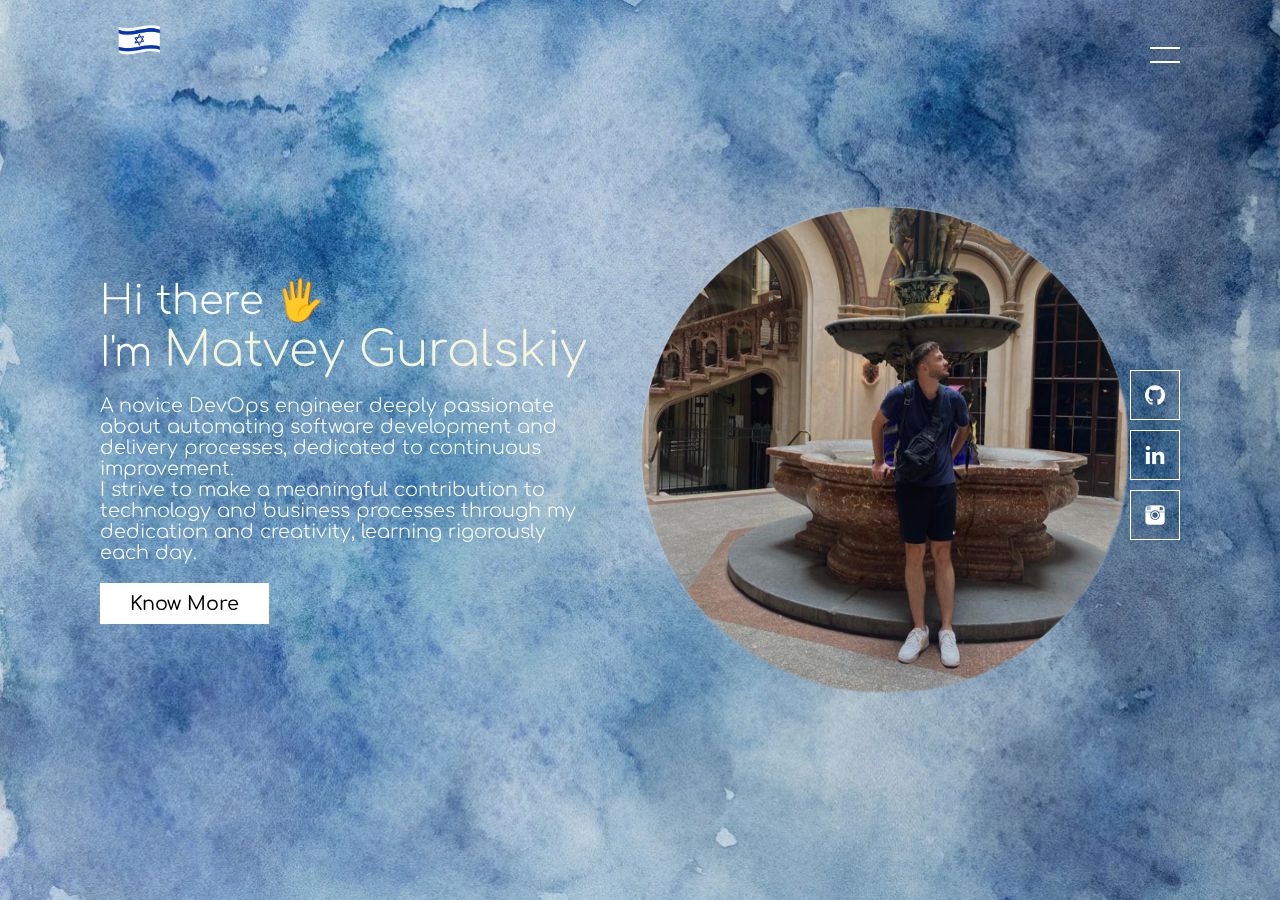
==== index.html @ bc456f36 "Make Big changes in Design of Website" ====
<!DOCTYPE html>
<html lang="en">

<head>
    <meta charset="UTF-8">
    <meta name="viewport" content="width=device-width, initial-scale=1.0">
    <title>Matvey Guralskiy Portfolio</title>
    <link rel="stylesheet" href="../CSS/main.css">
</head>

<body>
    <section class="banner" id="sec">
        <header>
            <a href="#" class="logo"><img src="../Images/israel.png" alt="israel"></a>
            <div id="toggle" onclick="toggle()"></div>
        </header>
        <div class="content">
            <h2>Hi there 🖐 <br> I'm <span>Matvey Guralskiy</span></h2>
            <br>
            <p>
                A novice DevOps engineer deeply passionate about automating software development and delivery processes,
                dedicated to continuous improvement.<br>
                I strive to make a meaningful contribution to technology and business processes through my dedication
                and creativity, learning rigorously each day.
            </p>
            <a href="#" id="know">Know More</a>
        </div>
        <img class="my_photo" src="../Images/my_photo.png" alt="my_photo">
        <ul class="sci">
            <li><a href="https://github.com/MatveyGuralskiy" target="_blank"><img src="../Images/github.png"
                        alt="github"></a></li>
            <li><a href="https://www.linkedin.com" target="_blank"><img src="../Images/linkedin.png" alt="linkedin"></a>
            </li>
            <li><a href="https://www.instagram.com/matvey_guralskiy/" target="_blank"><img src="../Images/instagram.png"
                        alt="instagram"></a></li>
        </ul>
    </section>

    <div id="navigation">
        <ul>
            <li><a href="#">Home</a></li>
            <li><a href="#">About</a></li>
            <li><a href="Html/repositories.html">Projects</a></li>
            <li><a href="#">Portfolio</a></li>
            <li><a href="mailto:mathewguralskiy@gmail.com">Contact</a></li>
        </ul>
    </div>
    <script src="../JavaScript/main.js"></script>
</body>

</html>
---- CSS/main.css ----
@import url('https://fonts.googleapis.com/css2?family=Comfortaa:wght@300..700&display=swap');

* {
    margin: 0;
    padding: 0;
    box-sizing: border-box;
    font-family: 'Comfortaa', sans-serif;
    font-weight: 300;
}

header {
    position: absolute;
    top: 0;
    left: 0;
    width: 100%;
    display: flex;
    justify-content: space-between;
    padding: 40px 100px;
    z-index: 10000;
    transition: 0.6s;
}

.logo img {
    position: relative;
    height: 80px;
    transition: 0.6s;
    position: absolute;
    bottom: 30px;
}

#toggle {
    position: relative;
    width: 30px;
    height: 30px;
    cursor: pointer;
}

#toggle:before {
    content: '';
    position: absolute;
    top: 7px;
    width: 100%;
    height: 2px;
    background-color: white;
}

#toggle:after {
    content: '';
    position: absolute;
    bottom: 7px;
    width: 100%;
    height: 2px;
    background-color: white;
}

.banner {
    position: relative;
    width: 100%;
    min-height: 100vh;
    padding: 100px;
    background: url(../Background/Background.webp);
    background-size: cover;
    display: flex;
    align-items: center;
    transition: 0.5s;
    z-index: 2;
}

.banner.active {
    transform: translateX(-400px);
}

.banner.active #toggle:before {
    top: 50%;
    left: 50%;
    transform: translate(-50%, -50%) rotate(45deg);
}

.banner.active #toggle:after {
    top: 50%;
    left: 50%;
    transform: translate(-50%, -50%) rotate(-45deg);
}

#navigation {
    position: fixed;
    top: 0;
    right: 0px;
    width: 400px;
    height: 100vh;
    background: beige;
    z-index: 1;
    display: grid;
    place-items: center;
    transition: 0.5s;
}

#navigation ul {
    position: relative;
    display: flex;
    flex-direction: column;
}

#navigation ul li {
    list-style: none;
}

#navigation ul li a {
    color: black;
    text-decoration: none;
    display: inline-block;
    font-size: 2em;
    margin: 10px;
    font-weight: 500;
    text-transform: uppercase;
}

#navigation ul li:hover {
    background-color: rgb(46, 135, 161);
}

.content a:hover {
    background-color: rgba(255, 255, 255, 0.50);
}

.content {
    max-width: 600px;
}

.content h2 {
    color: white;
    font-size: 2.5em;
}

.content h2 span {
    color: beige;
    font-size: 1.2em;
}

.content p {
    font-size: 1.2em;
    color: white;
    font-weight: 300;
}

.content a {
    position: relative;
    display: inline-block;
    margin-top: 20px;
    background: white;
    color: black;
    padding: 10px 30px;
    text-decoration: none;
    font-size: 1.2em;
    font-weight: 500;
}

.sci {
    position: absolute;
    display: flex;
    flex-direction: column;
    right: 100px;
}

.sci li {
    list-style: none;
}

.sci li a {
    position: relative;
    display: grid;
    place-items: center;
    width: 50px;
    height: 50px;
    text-decoration: none;
    border: 1px solid white;
    margin: 10px 0 0;
}

.sci li a:hover {
    background-color: white;
}

.sci li a img {
    max-width: 20px;
    filter: invert(1);
}

.sci li a img:hover {
    mix-blend-mode: difference;
}

.my_photo {
    height: 500px;
    width: 500px;
    object-fit: cover;
    margin: 40px;
}

@media (max-width: 767px) {
    header {
        padding: 20px 50px;
    }

    .logo img {
        bottom: 0px;
    }

    .banner {
        padding: 100px 50px 150px;
    }

    .banner h2 {
        font-size: 1.8em;
    }

    .banner .content p,
    .banner .content a {
        font-size: 1.2em;
    }

    .banner.active {
        transform: translateX(-250px);
    }

    #navigation {
        width: 250px;
    }

    #navigation ul li a {
        font-size: 1.5em;
        margin: 5px 50;
    }

    .sci {
        position: absolute;
        bottom: 400px;
        right: initial;
        flex-direction: row;
    }

    .sci li a {
        margin: initial;
        margin-right: 10px;
    }

    .my_photo {
        position: absolute;
        height: 350px;
        width: 350px;
        top: 70px;
    }
}
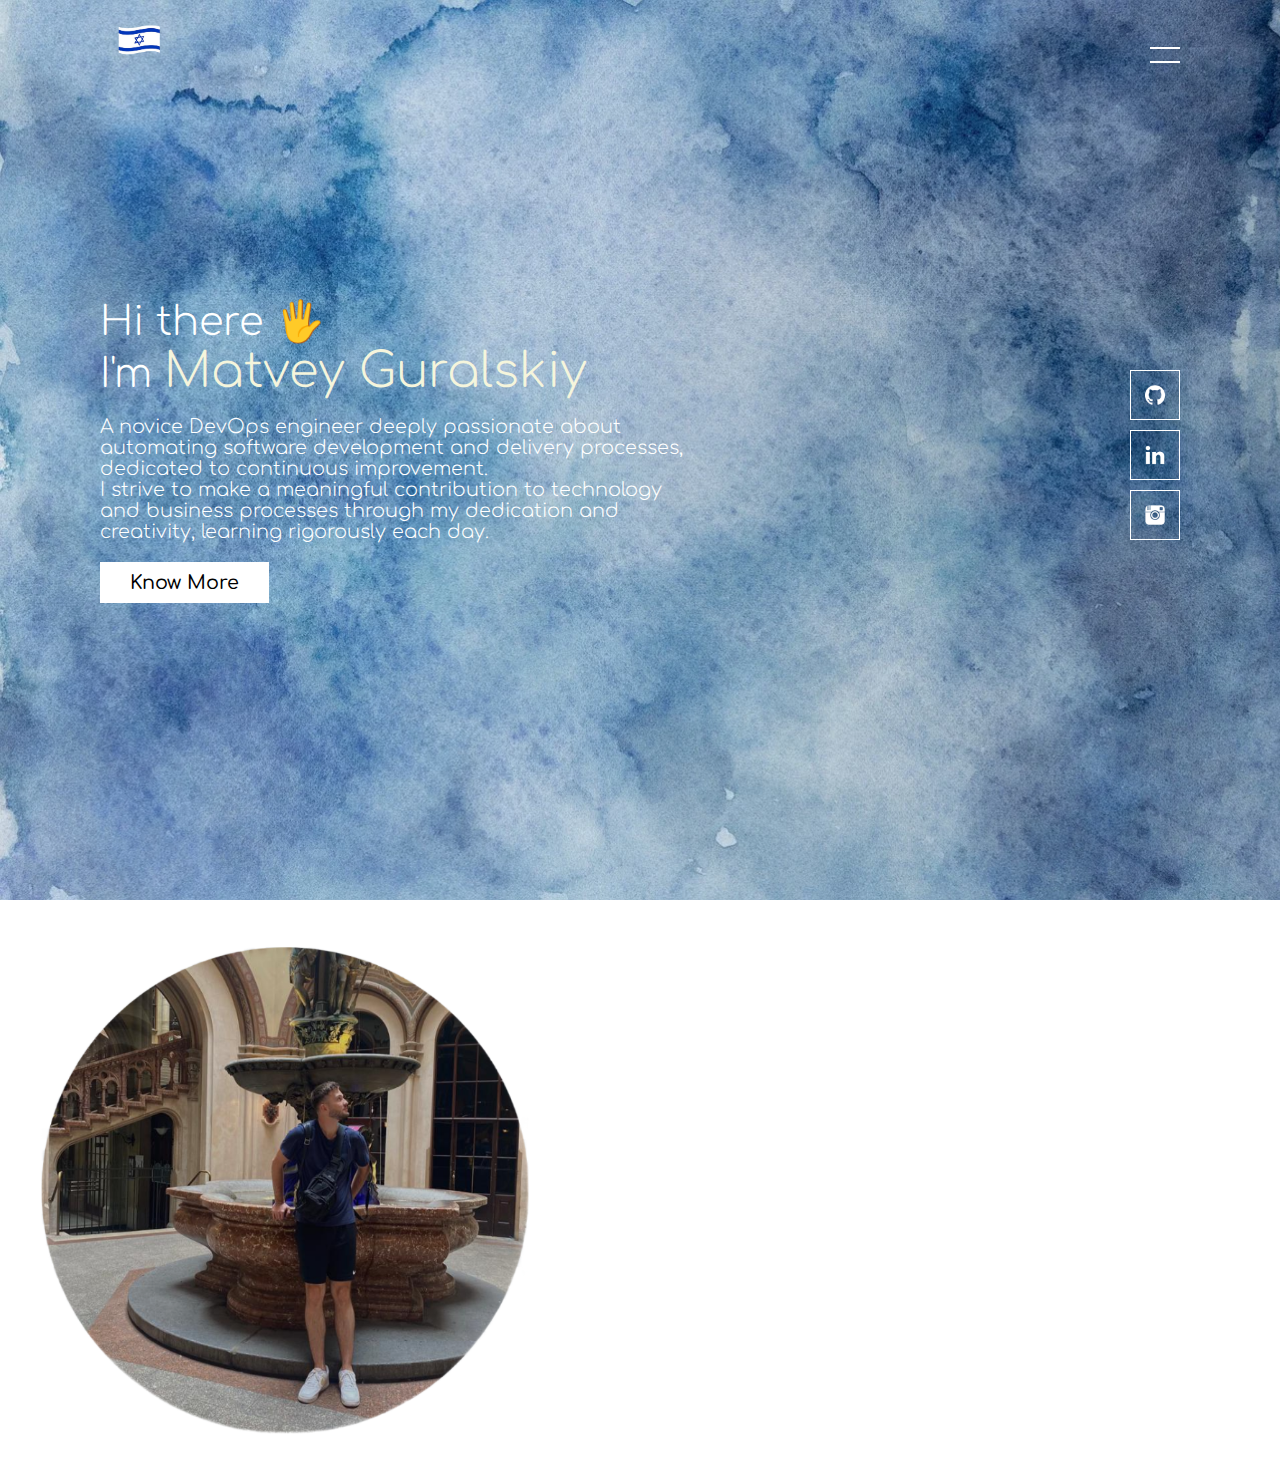
==== commit 5d5c6a8f: "Edit the size of image another one" ====
--- a/index.html
+++ b/index.html
@@ -25,7 +25,7 @@
             </p>
             <a href="#" id="know">Know More</a>
         </div>
-        <img class="my_photo" src="../Images/my_photo.png" alt="my_photo">
+
         <ul class="sci">
             <li><a href="https://github.com/MatveyGuralskiy" target="_blank"><img src="../Images/github.png"
                         alt="github"></a></li>
@@ -46,6 +46,7 @@
         </ul>
     </div>
     <script src="../JavaScript/main.js"></script>
+    <img class="my_photo" src="../Images/my_photo.png" alt="my_photo">
 </body>
 
 </html>--- a/CSS/main.css
+++ b/CSS/main.css
@@ -234,7 +234,7 @@
 
     .sci {
         position: absolute;
-        bottom: 400px;
+        bottom: 100px;
         right: initial;
         flex-direction: row;
     }
@@ -245,9 +245,12 @@
     }
 
     .my_photo {
-        position: absolute;
-        height: 350px;
+        position: fixed;
+        bottom: 0;
+        left: 50%;
+        transform: translateX(-50%);
         width: 350px;
-        top: 70px;
+        height: auto;
+        margin-bottom: 20px;
     }
 }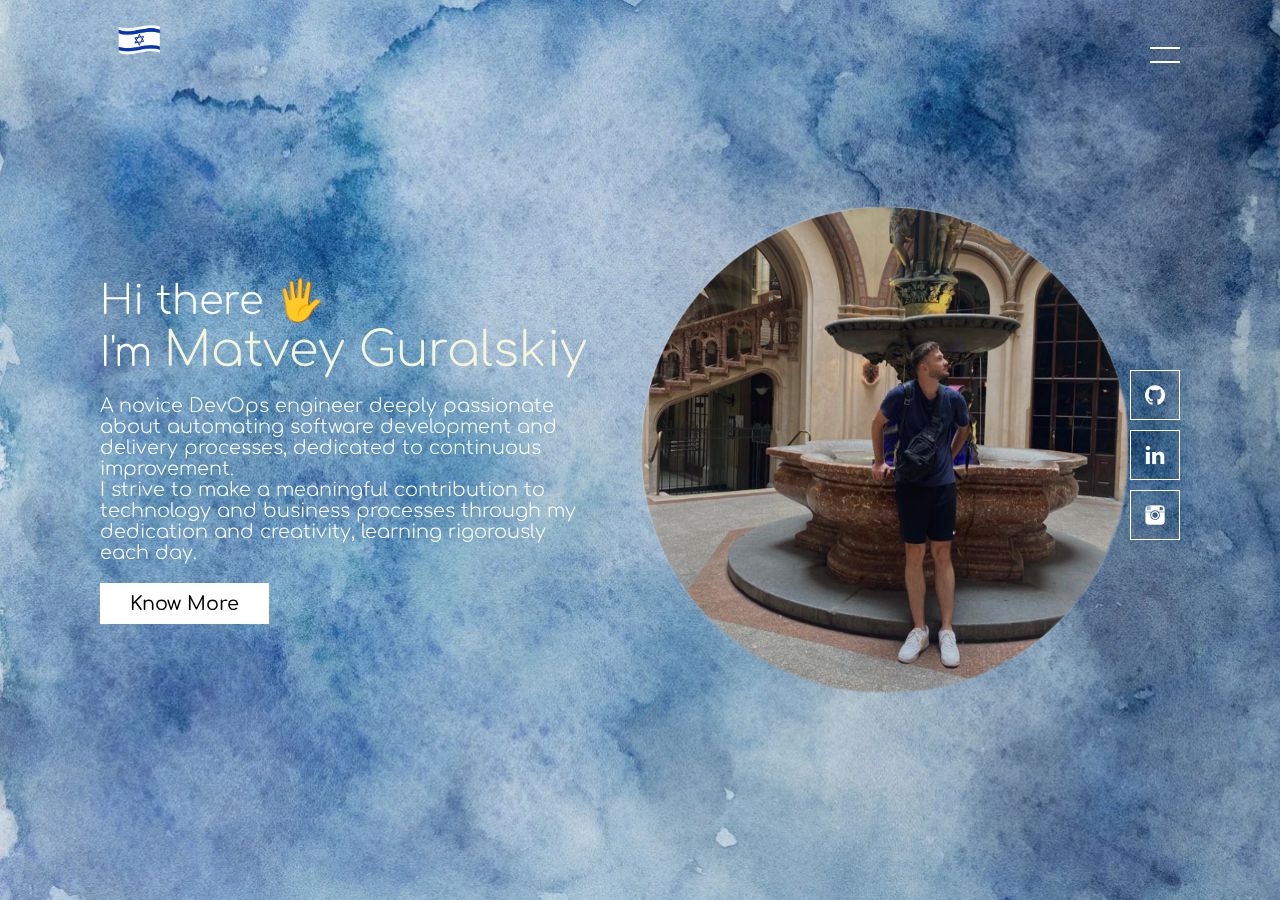
==== commit 3a2354c5: "Edit the size of image another one 3" ====
--- a/index.html
+++ b/index.html
@@ -34,6 +34,7 @@
             <li><a href="https://www.instagram.com/matvey_guralskiy/" target="_blank"><img src="../Images/instagram.png"
                         alt="instagram"></a></li>
         </ul>
+        <img class="my_photo" src="../Images/my_photo.png" alt="my_photo">
     </section>
 
     <div id="navigation">
@@ -45,8 +46,9 @@
             <li><a href="mailto:mathewguralskiy@gmail.com">Contact</a></li>
         </ul>
     </div>
+
     <script src="../JavaScript/main.js"></script>
-    <img class="my_photo" src="../Images/my_photo.png" alt="my_photo">
+
 </body>
 
 </html>--- a/CSS/main.css
+++ b/CSS/main.css
@@ -245,12 +245,11 @@
     }
 
     .my_photo {
-        position: fixed;
-        bottom: 0;
+        position: absolute;
+        bottom: 20px;
         left: 50%;
         transform: translateX(-50%);
-        width: 350px;
-        height: auto;
-        margin-bottom: 20px;
+        display: block;
+        max-width: 100%;
     }
 }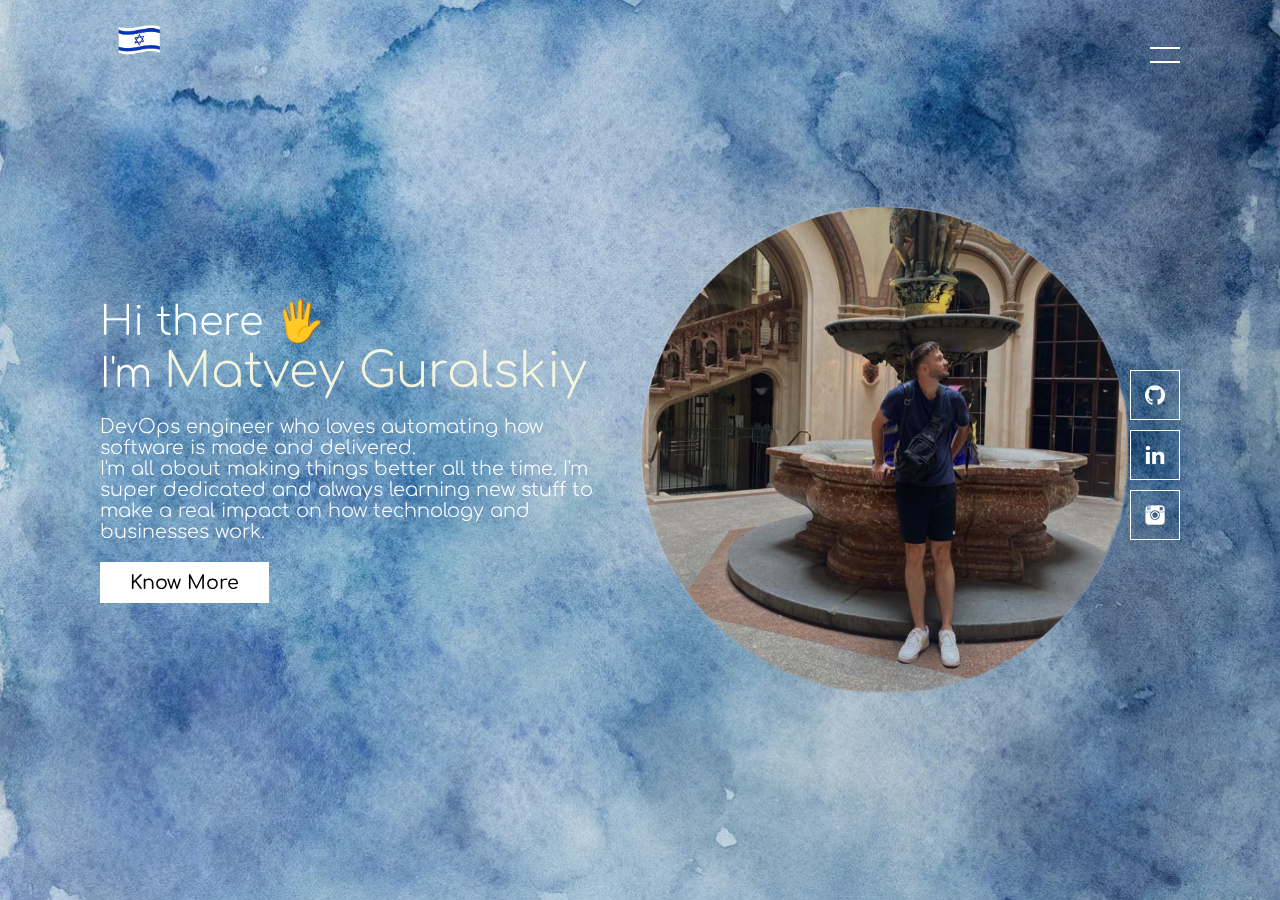
==== commit 001a0cc5: "Add resume page" ====
--- a/index.html
+++ b/index.html
@@ -5,49 +5,51 @@
     <meta charset="UTF-8">
     <meta name="viewport" content="width=device-width, initial-scale=1.0">
     <title>Matvey Guralskiy Portfolio</title>
-    <link rel="stylesheet" href="../CSS/main.css">
+    <link rel="stylesheet" href="CSS/main.css">
+    <meta name="description" content="My Website with Projects, links to social media and more">
 </head>
 
 <body>
     <section class="banner" id="sec">
         <header>
-            <a href="#" class="logo"><img src="../Images/israel.png" alt="israel"></a>
+            <a href="#" class="logo"><img src="Images/israel.png" alt="israel"></a>
             <div id="toggle" onclick="toggle()"></div>
         </header>
         <div class="content">
             <h2>Hi there 🖐 <br> I'm <span>Matvey Guralskiy</span></h2>
             <br>
             <p>
-                A novice DevOps engineer deeply passionate about automating software development and delivery processes,
-                dedicated to continuous improvement.<br>
-                I strive to make a meaningful contribution to technology and business processes through my dedication
-                and creativity, learning rigorously each day.
+                DevOps engineer who loves automating how software is made and delivered.<br>
+                I'm all about making things better all the time. I'm super dedicated and always learning new stuff to
+                make a real impact on how technology and businesses work.
             </p>
-            <a href="#" id="know">Know More</a>
+            <a href="Html/about.html" id="know">Know More</a>
         </div>
 
         <ul class="sci">
-            <li><a href="https://github.com/MatveyGuralskiy" target="_blank"><img src="../Images/github.png"
+            <li><a href="https://github.com/MatveyGuralskiy" target="_blank"><img src="Images/github.png"
                         alt="github"></a></li>
-            <li><a href="https://www.linkedin.com" target="_blank"><img src="../Images/linkedin.png" alt="linkedin"></a>
+            <li><a href="https://www.linkedin.com/in/matveyguralskiy/" target="_blank"><img src="Images/linkedin.png"
+                        alt="linkedin"></a>
             </li>
-            <li><a href="https://www.instagram.com/matvey_guralskiy/" target="_blank"><img src="../Images/instagram.png"
+            <li><a href="https://www.instagram.com/matvey_guralskiy/" target="_blank"><img src="Images/instagram.png"
                         alt="instagram"></a></li>
         </ul>
-        <img class="my_photo" src="../Images/my_photo.png" alt="my_photo">
+        <img class="my_photo" src="Images/my_photo.png" alt="my_photo">
     </section>
 
     <div id="navigation">
         <ul>
-            <li><a href="#">Home</a></li>
-            <li><a href="#">About</a></li>
+            <li><a href="index.html">Home</a></li>
+            <li><a href="Html/about.html">About</a></li>
             <li><a href="Html/repositories.html">Projects</a></li>
-            <li><a href="#">Portfolio</a></li>
+            <li><a href="Html/resume.html">Resume</a></li>
+            <li><a href="Html/certifications.html">Certifications</a></li>
             <li><a href="mailto:mathewguralskiy@gmail.com">Contact</a></li>
         </ul>
     </div>
 
-    <script src="../JavaScript/main.js"></script>
+    <script src="JavaScript/main.js"></script>
 
 </body>
 
--- a/CSS/main.css
+++ b/CSS/main.css
@@ -86,9 +86,9 @@
     position: fixed;
     top: 0;
     right: 0px;
-    width: 400px;
+    width: 500px;
     height: 100vh;
-    background: beige;
+    background: #1d4e77;
     z-index: 1;
     display: grid;
     place-items: center;
@@ -106,7 +106,7 @@
 }
 
 #navigation ul li a {
-    color: black;
+    color: white;
     text-decoration: none;
     display: inline-block;
     font-size: 2em;
@@ -116,7 +116,7 @@
 }
 
 #navigation ul li:hover {
-    background-color: rgb(46, 135, 161);
+    background-color: rgba(255, 255, 255, 0.50);
 }
 
 .content a:hover {
@@ -202,8 +202,8 @@
         padding: 20px 50px;
     }
 
-    .logo img {
-        bottom: 0px;
+    header a img {
+        top: -3px;
     }
 
     .banner {
@@ -241,15 +241,10 @@
 
     .sci li a {
         margin: initial;
-        margin-right: 10px;
+        margin: 5px 10px;
     }
 
     .my_photo {
-        position: absolute;
-        bottom: 20px;
-        left: 50%;
-        transform: translateX(-50%);
-        display: block;
-        max-width: 100%;
+        display: none;
     }
 }